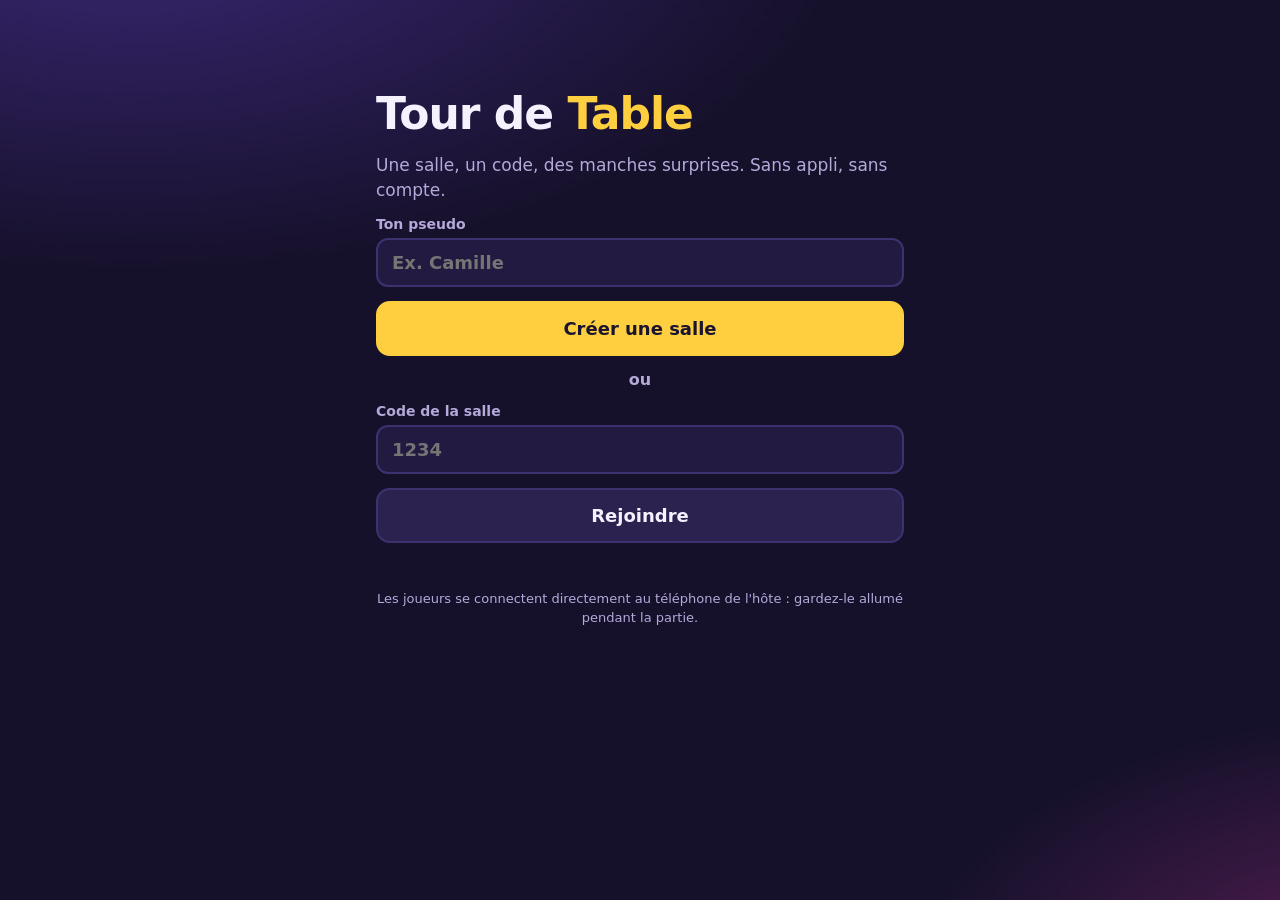
==== index.html @ aecd0934 "Prototype Tour de Table : salles à code PIN, 5 manches, déploiement GitHub Pages Co-Authored-By: Cla" ====
<!DOCTYPE html>
<html lang="fr">
<head>
  <meta charset="utf-8">
  <meta name="viewport" content="width=device-width, initial-scale=1, viewport-fit=cover">
  <meta name="theme-color" content="#16112b">
  <title>Tour de Table · jeu d'ambiance</title>
  <meta name="description" content="Jeu d'ambiance entre amis : une salle, un code, des manches surprises. Sans appli, sans compte.">
  <link rel="icon" href="data:image/svg+xml,<svg xmlns='http://www.w3.org/2000/svg' viewBox='0 0 100 100'><text y='.9em' font-size='90'>🎲</text></svg>">
  <link rel="stylesheet" href="style.css">
</head>
<body>
  <main id="app" aria-live="polite"></main>
  <noscript>Ce jeu a besoin de JavaScript.</noscript>
  <script src="vendor/peerjs.min.js"></script>
  <script src="vendor/qrcode.js"></script>
  <script src="data.js"></script>
  <script src="app.js"></script>
</body>
</html>
---- style.css ----
:root {
  --bg: #16112b;
  --bg2: #221a40;
  --card: #2b2250;
  --line: #3d3270;
  --txt: #f5f1ff;
  --mute: #b4a9d9;
  --acc: #ffcf3f;
  --acc-txt: #1b1430;
  --ok: #3ddc97;
  --ko: #ff6b6b;
  --pink: #ff7ac6;
  --r: 16px;
  font-family: ui-rounded, "SF Pro Rounded", system-ui, -apple-system, "Segoe UI", Roboto, sans-serif;
}
* { box-sizing: border-box; }
html, body { margin: 0; min-height: 100%; }
body {
  background: radial-gradient(1200px 600px at 10% -10%, #3a2775 0%, transparent 60%),
              radial-gradient(900px 500px at 110% 110%, #5a1f55 0%, transparent 55%), var(--bg);
  background-attachment: fixed;
  color: var(--txt);
  -webkit-tap-highlight-color: transparent;
}
#app {
  max-width: 560px; margin: 0 auto;
  padding: max(16px, env(safe-area-inset-top)) 16px max(24px, env(safe-area-inset-bottom));
  display: flex; flex-direction: column; gap: 14px; min-height: 100dvh;
}
h1, h2, h3 { margin: 0; line-height: 1.15; }
p { margin: 0; line-height: 1.45; }
a { color: var(--acc); }
.brand { font-size: 44px; font-weight: 900; letter-spacing: -1px; margin-top: 8vh; }
.brand span { color: var(--acc); }
.tag { color: var(--mute); font-size: 17px; }
.mute { color: var(--mute); }
.small { font-size: 13px; }
.center { text-align: center; }
.row { display: flex; gap: 10px; align-items: center; }
.row > * { flex: 1; }
.card { background: var(--card); border: 1px solid var(--line); border-radius: var(--r); padding: 16px; display: flex; flex-direction: column; gap: 12px; }
label { display: flex; flex-direction: column; gap: 6px; font-weight: 700; font-size: 14px; color: var(--mute); }
input, textarea, select {
  font: inherit; font-size: 18px; color: var(--txt); background: var(--bg2);
  border: 2px solid var(--line); border-radius: 12px; padding: 12px 14px; width: 100%;
}
input:focus, textarea:focus, select:focus { outline: none; border-color: var(--acc); }
textarea { resize: none; min-height: 90px; }
button {
  font: inherit; font-weight: 800; font-size: 18px; border: 0; border-radius: 14px; padding: 15px 18px;
  background: var(--card); color: var(--txt); border: 2px solid var(--line); cursor: pointer; width: 100%;
  transition: transform .08s ease;
}
button:active { transform: scale(.97); }
button.primary { background: var(--acc); color: var(--acc-txt); border-color: var(--acc); }
button.ghost { background: transparent; }
button.small { font-size: 14px; padding: 9px 12px; width: auto; }
button:disabled { opacity: .45; cursor: not-allowed; }
.or { text-align: center; color: var(--mute); font-weight: 700; }
.err { color: var(--ko); font-weight: 700; min-height: 1.2em; }
.pin { font-size: 64px; font-weight: 900; letter-spacing: 10px; text-align: center; color: var(--acc); line-height: 1; }
.qr { display: flex; justify-content: center; }
.qr svg { background: #fff; border-radius: 12px; width: 150px; height: 150px; }
.players { display: flex; flex-wrap: wrap; gap: 8px; }
.chip { background: var(--bg2); border: 1px solid var(--line); border-radius: 999px; padding: 7px 12px; font-weight: 700; font-size: 15px; }
.chip.off { opacity: .4; text-decoration: line-through; }
.chip.done { border-color: var(--ok); }
.chip .ph { color: var(--mute); font-weight: 600; font-size: 12px; margin-left: 4px; }
.cats { display: grid; grid-template-columns: 1fr 1fr; gap: 8px; }
.cats label { flex-direction: row; align-items: center; gap: 8px; color: var(--txt); font-weight: 600; background: var(--bg2); padding: 10px; border-radius: 12px; border: 1px solid var(--line); }
.cats input { width: 20px; height: 20px; accent-color: var(--acc); }
.top { display: flex; justify-content: space-between; align-items: center; color: var(--mute); font-weight: 800; font-size: 14px; text-transform: uppercase; letter-spacing: .5px; }
.bar { height: 8px; background: var(--bg2); border-radius: 99px; overflow: hidden; }
.bar > i { display: block; height: 100%; width: 100%; background: linear-gradient(90deg, var(--pink), var(--acc)); transform-origin: left; }
.prompt { font-size: 22px; font-weight: 800; }
.photo { width: 100%; max-height: 46vh; object-fit: contain; border-radius: var(--r); background: #0d0a1c; display: block; }
.emojis { font-size: 64px; text-align: center; padding: 18px 0; letter-spacing: 6px; }
.quote { font-size: 24px; font-weight: 800; background: var(--bg2); border-left: 6px solid var(--pink); padding: 16px; border-radius: 12px; }
.choices { display: grid; gap: 10px; }
.choices button { text-align: left; font-size: 17px; }
.choices button.sel { background: var(--acc); color: var(--acc-txt); border-color: var(--acc); }
.wait { text-align: center; padding: 18px; background: var(--bg2); border-radius: var(--r); font-weight: 700; }
.answer { font-size: 30px; font-weight: 900; color: var(--ok); text-align: center; }
.results { display: flex; flex-direction: column; gap: 6px; }
.res { display: flex; justify-content: space-between; gap: 10px; background: var(--bg2); padding: 10px 12px; border-radius: 12px; }
.res b { white-space: nowrap; }
.res .pts { color: var(--ok); font-weight: 900; }
.res .pts.zero { color: var(--mute); }
.scores { display: flex; flex-direction: column; gap: 6px; }
.score { display: flex; justify-content: space-between; font-weight: 800; padding: 6px 4px; border-bottom: 1px solid var(--line); }
.score.me { color: var(--acc); }
.podium { display: flex; align-items: flex-end; justify-content: center; gap: 8px; margin-top: 10px; }
.podium div { background: var(--card); border: 1px solid var(--line); border-radius: 12px 12px 0 0; width: 31%; text-align: center; padding: 10px 6px; font-weight: 800; overflow-wrap: anywhere; }
.podium .p1 { height: 170px; background: linear-gradient(var(--acc), #e0a800); color: var(--acc-txt); }
.podium .p2 { height: 130px; }
.podium .p3 { height: 100px; }
.podium span { display: block; font-size: 30px; }
.thumbs { display: flex; gap: 6px; overflow-x: auto; }
.thumbs img { width: 56px; height: 56px; object-fit: cover; border-radius: 8px; flex: none; }
.credit { font-size: 12px; color: var(--mute); text-align: center; }
.spinner { width: 42px; height: 42px; border: 5px solid var(--line); border-top-color: var(--acc); border-radius: 50%; animation: spin 1s linear infinite; margin: 30vh auto 10px; }
@keyframes spin { to { transform: rotate(360deg); } }
.toast { position: fixed; left: 50%; bottom: 24px; transform: translateX(-50%); background: var(--acc); color: var(--acc-txt); padding: 10px 16px; border-radius: 999px; font-weight: 800; z-index: 9; }
.banner { background: #4a2030; border: 1px solid var(--ko); color: #ffd6d6; padding: 10px 12px; border-radius: 12px; font-weight: 700; font-size: 14px; }
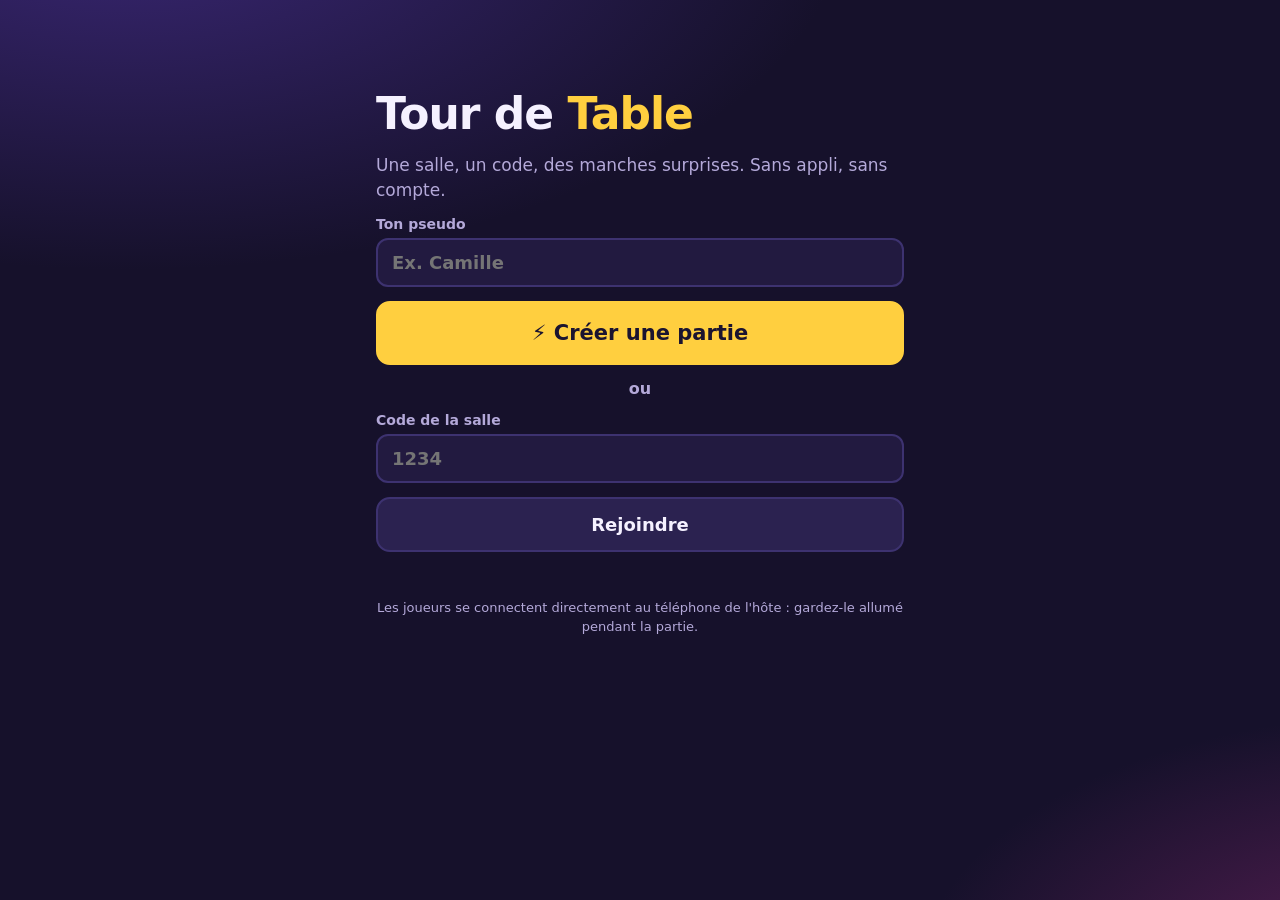
==== commit 3e69c019: "Partage : carte de fin au format story, trophées, aperçu WhatsApp, partie rapide - écran de fin avec" ====
--- a/index.html
+++ b/index.html
@@ -6,7 +6,21 @@
   <meta name="theme-color" content="#16112b">
   <title>Tour de Table · jeu d'ambiance</title>
   <meta name="description" content="Jeu d'ambiance entre amis : une salle, un code, des manches surprises. Sans appli, sans compte.">
-  <link rel="icon" href="data:image/svg+xml,<svg xmlns='http://www.w3.org/2000/svg' viewBox='0 0 100 100'><text y='.9em' font-size='90'>🎲</text></svg>">
+  <link rel="icon" type="image/png" href="icon-192.png">
+  <link rel="apple-touch-icon" href="apple-touch-icon.png">
+  <link rel="manifest" href="manifest.webmanifest">
+  <meta name="apple-mobile-web-app-capable" content="yes">
+  <meta name="apple-mobile-web-app-title" content="Tour de Table">
+  <!-- Aperçu du lien dans WhatsApp, Messenger, SMS… -->
+  <meta property="og:type" content="website">
+  <meta property="og:site_name" content="Tour de Table">
+  <meta property="og:title" content="🎲 Rejoins la partie de Tour de Table !">
+  <meta property="og:description" content="Le jeu de soirée entre amis : un code, tous les téléphones, rien à installer.">
+  <meta property="og:image" content="https://baptistecolleter-star.github.io/tour-de-table/og.jpg">
+  <meta property="og:image:width" content="1200">
+  <meta property="og:image:height" content="630">
+  <meta property="og:url" content="https://baptistecolleter-star.github.io/tour-de-table/">
+  <meta name="twitter:card" content="summary_large_image">
   <link rel="stylesheet" href="style.css">
 </head>
 <body>
@@ -15,6 +29,10 @@
   <script src="vendor/peerjs.min.js"></script>
   <script src="vendor/qrcode.js"></script>
   <script src="data.js"></script>
+  <script src="questions.js"></script>
+  <script src="packs.js"></script>
+  <script src="config.js"></script>
   <script src="app.js"></script>
+  <script>if ('serviceWorker' in navigator) navigator.serviceWorker.register('sw.js').catch(() => {});</script>
 </body>
 </html>
--- a/style.css
+++ b/style.css
@@ -102,3 +102,37 @@
 @keyframes spin { to { transform: rotate(360deg); } }
 .toast { position: fixed; left: 50%; bottom: 24px; transform: translateX(-50%); background: var(--acc); color: var(--acc-txt); padding: 10px 16px; border-radius: 999px; font-weight: 800; z-index: 9; }
 .banner { background: #4a2030; border: 1px solid var(--ko); color: #ffd6d6; padding: 10px 12px; border-radius: 12px; font-weight: 700; font-size: 14px; }
+.choices.scale { grid-template-columns: repeat(5, minmax(0, 1fr)); }
+.choices.scale button { text-align: center; padding: 14px 0; font-size: 20px; }
+.choices.duo button { text-align: center; font-size: 19px; padding: 22px 14px; }
+.amb { display: grid; gap: 8px; }
+.amb button { text-align: left; display: flex; flex-direction: column; gap: 2px; font-size: 16px; }
+.amb button span { font-weight: 500; font-size: 13px; color: var(--mute); }
+.amb button.sel { border-color: var(--acc); background: #3a2f12; }
+.pack { display: flex; flex-wrap: wrap; justify-content: space-between; align-items: center; gap: 8px 10px; padding: 8px 0; border-bottom: 1px solid var(--line); }
+.pack:last-child { border-bottom: 0; }
+.pack > div:first-child { flex: 1 1 220px; }
+.packact { display: flex; align-items: center; gap: 10px; flex-wrap: wrap; }
+.pack .ok { color: var(--ok); font-weight: 800; white-space: nowrap; }
+.modal { position: fixed; inset: 0; background: rgba(8, 5, 20, .78); display: flex; align-items: flex-end; justify-content: center; z-index: 20; padding: 12px; }
+.sheet { background: var(--card); border: 1px solid var(--line); border-radius: 20px; padding: 18px; width: 100%; max-width: 520px; max-height: 90dvh; overflow: auto; display: flex; flex-direction: column; gap: 12px; }
+.adbox { aspect-ratio: 16 / 9; background: repeating-linear-gradient(45deg, #241c45, #241c45 12px, #2b2250 12px, #2b2250 24px); border-radius: 12px; display: flex; flex-direction: column; align-items: center; justify-content: center; gap: 6px; text-align: center; padding: 12px; }
+.adbox span { color: var(--mute); font-size: 13px; }
+.pubpause { display: flex; flex-direction: column; gap: 14px; min-height: 80dvh; justify-content: center; }
+.adbox.big { aspect-ratio: 9 / 12; max-height: 60dvh; }
+.dot { display: inline-block; width: 9px; height: 9px; border-radius: 50%; margin-right: 6px; vertical-align: middle; background: var(--mute); }
+.dot.ok { background: var(--ok); }
+.dot.faible { background: #ffad3f; }
+.dot.hote { background: var(--acc); }
+.dot.perdu { background: #6b6290; }
+button.big { font-size: 21px; padding: 18px; }
+.rule { font-size: 13px; color: var(--mute); margin-top: -4px; }
+details.fold { padding: 0; gap: 0; }
+details.fold > summary { list-style: none; cursor: pointer; padding: 14px 16px; display: flex; justify-content: space-between; align-items: center; }
+details.fold > summary::-webkit-details-marker { display: none; }
+details.fold > summary::after { content: '▾'; color: var(--mute); font-size: 18px; transition: transform .2s; }
+details.fold[open] > summary::after { transform: rotate(180deg); }
+details.fold[open] { padding-bottom: 16px; }
+details.fold > :not(summary) { margin: 0 16px 10px; }
+.award { display: flex; gap: 12px; align-items: center; padding: 6px 0; }
+.award > span { font-size: 30px; }
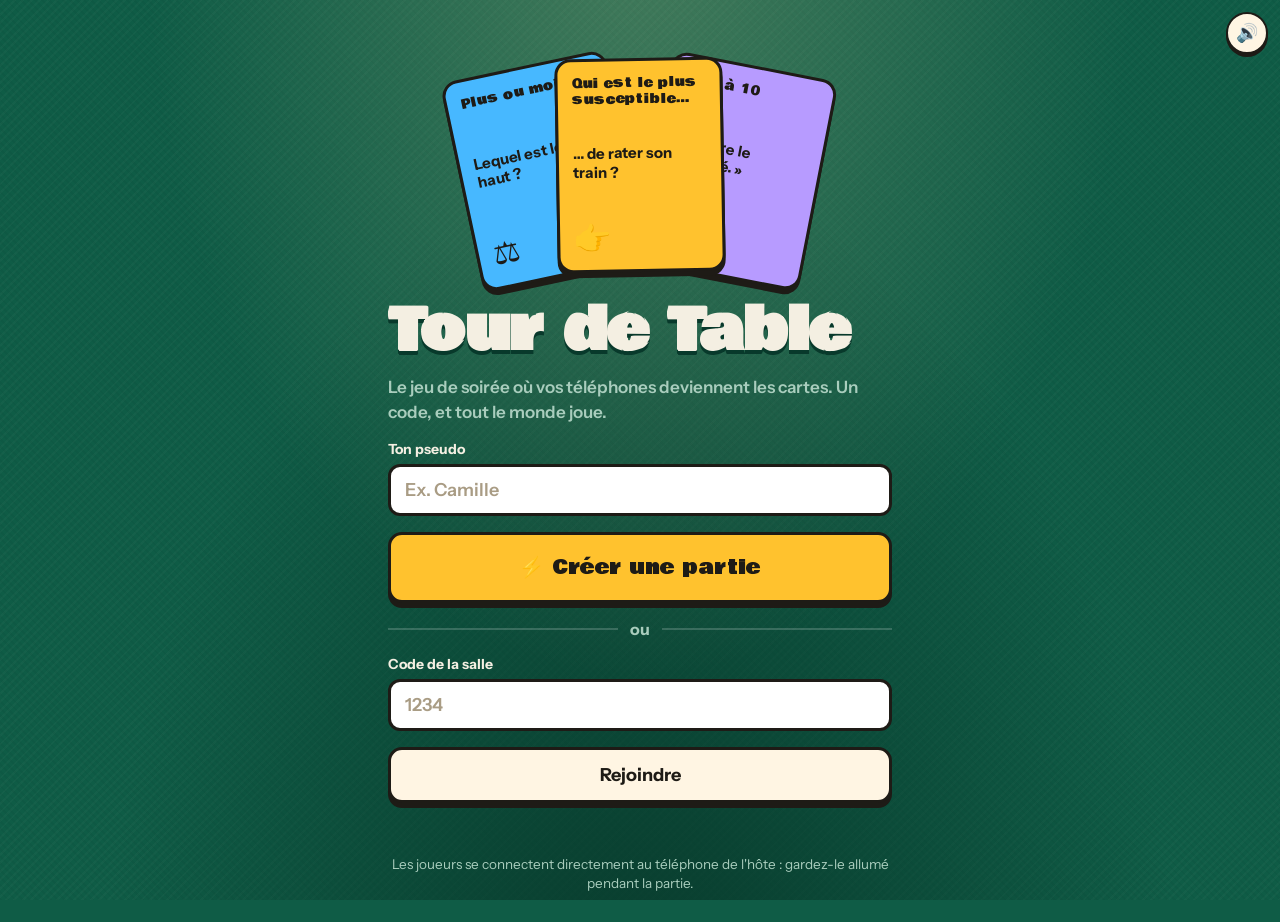
==== commit 3502e7ed: "Nouveau design « tapis de jeu » : feutre vert, cartes papier, code en dés - polices auto-hébergées (" ====
--- a/index.html
+++ b/index.html
@@ -3,7 +3,7 @@
 <head>
   <meta charset="utf-8">
   <meta name="viewport" content="width=device-width, initial-scale=1, viewport-fit=cover">
-  <meta name="theme-color" content="#16112b">
+  <meta name="theme-color" content="#0f5c46">
   <title>Tour de Table · jeu d'ambiance</title>
   <meta name="description" content="Jeu d'ambiance entre amis : une salle, un code, des manches surprises. Sans appli, sans compte.">
   <link rel="icon" type="image/png" href="icon-192.png">
@@ -21,6 +21,7 @@
   <meta property="og:image:height" content="630">
   <meta property="og:url" content="https://baptistecolleter-star.github.io/tour-de-table/">
   <meta name="twitter:card" content="summary_large_image">
+  <link rel="preload" href="fonts/bowlby-one-latin-400-normal.woff2" as="font" type="font/woff2" crossorigin>
   <link rel="stylesheet" href="style.css">
 </head>
 <body>
--- a/style.css
+++ b/style.css
@@ -1,138 +1,254 @@
+/* Tour de Table : identité « tapis de jeu »
+   Fond : feutre vert de table de jeu. Panneaux et questions : cartes en papier crème,
+   contour encre et ombre franche (comme des pièces de jeu de société).
+   Titres : Bowlby One (boîte de jeu). Texte : Instrument Sans. */
+
+@font-face { font-family: 'Bowlby One'; src: url(fonts/bowlby-one-latin-400-normal.woff2) format('woff2'); font-weight: 400; font-display: swap; }
+@font-face { font-family: 'Instrument Sans'; src: url(fonts/instrument-sans-latin-400-normal.woff2) format('woff2'); font-weight: 400; font-display: swap; }
+@font-face { font-family: 'Instrument Sans'; src: url(fonts/instrument-sans-latin-600-normal.woff2) format('woff2'); font-weight: 600; font-display: swap; }
+@font-face { font-family: 'Instrument Sans'; src: url(fonts/instrument-sans-latin-700-normal.woff2) format('woff2'); font-weight: 700; font-display: swap; }
+
 :root {
-  --bg: #16112b;
-  --bg2: #221a40;
-  --card: #2b2250;
-  --line: #3d3270;
-  --txt: #f5f1ff;
-  --mute: #b4a9d9;
-  --acc: #ffcf3f;
-  --acc-txt: #1b1430;
-  --ok: #3ddc97;
-  --ko: #ff6b6b;
-  --pink: #ff7ac6;
-  --r: 16px;
-  font-family: ui-rounded, "SF Pro Rounded", system-ui, -apple-system, "Segoe UI", Roboto, sans-serif;
-}
-* { box-sizing: border-box; }
+  --felt: #0f5c46;
+  --felt-deep: #08392b;
+  --paper: #fff5e3;
+  --paper-2: #f3e6cc;
+  --ink: #1e1b16;
+  --ink-soft: #6a5f4d;
+  --sun: #ffc22e;
+  --tomato: #ff5b3d;
+  --sky: #47b8ff;
+  --lilac: #b79bff;
+  --mint: #63e0a5;
+  --on-felt: #f4efe2;
+  --on-felt-soft: #a9cdbd;
+  --ok: #138a52;
+  --ko: #d23a22;
+  --r: 18px;
+  --shadow: 0 5px 0 var(--ink);
+  --display: 'Bowlby One', 'Arial Black', Impact, sans-serif;
+  --body: 'Instrument Sans', system-ui, -apple-system, 'Segoe UI', Roboto, sans-serif;
+  font-family: var(--body);
+}
+* { box-sizing: border-box; min-width: 0; }
 html, body { margin: 0; min-height: 100%; }
 body {
-  background: radial-gradient(1200px 600px at 10% -10%, #3a2775 0%, transparent 60%),
-              radial-gradient(900px 500px at 110% 110%, #5a1f55 0%, transparent 55%), var(--bg);
+  color: var(--on-felt);
+  background-color: var(--felt);
+  /* grain du feutre + lumière de lampe au-dessus de la table */
+  background-image:
+    radial-gradient(ellipse at 50% -10%, rgba(255, 236, 170, .22), transparent 55%),
+    radial-gradient(ellipse at 50% 120%, var(--felt-deep), transparent 60%),
+    repeating-linear-gradient(45deg, rgba(0, 0, 0, .035) 0 2px, transparent 2px 5px),
+    repeating-linear-gradient(-45deg, rgba(255, 255, 255, .025) 0 2px, transparent 2px 6px);
   background-attachment: fixed;
-  color: var(--txt);
   -webkit-tap-highlight-color: transparent;
 }
 #app {
-  max-width: 560px; margin: 0 auto;
-  padding: max(16px, env(safe-area-inset-top)) 16px max(24px, env(safe-area-inset-bottom));
-  display: flex; flex-direction: column; gap: 14px; min-height: 100dvh;
-}
-h1, h2, h3 { margin: 0; line-height: 1.15; }
+  max-width: 540px; margin: 0 auto;
+  padding: max(18px, env(safe-area-inset-top)) 18px max(28px, env(safe-area-inset-bottom));
+  display: flex; flex-direction: column; gap: 16px; min-height: 100dvh;
+}
+h1, h2, h3 { margin: 0; line-height: 1.1; }
+h3 { font-family: var(--display); font-weight: 400; font-size: 19px; letter-spacing: .2px; }
 p { margin: 0; line-height: 1.45; }
-a { color: var(--acc); }
-.brand { font-size: 44px; font-weight: 900; letter-spacing: -1px; margin-top: 8vh; }
-.brand span { color: var(--acc); }
-.tag { color: var(--mute); font-size: 17px; }
-.mute { color: var(--mute); }
-.small { font-size: 13px; }
+a { color: inherit; text-decoration-thickness: 2px; text-underline-offset: 3px; }
+.mute { color: var(--on-felt-soft); }
+.small { font-size: 13.5px; }
 .center { text-align: center; }
 .row { display: flex; gap: 10px; align-items: center; }
 .row > * { flex: 1; }
-.card { background: var(--card); border: 1px solid var(--line); border-radius: var(--r); padding: 16px; display: flex; flex-direction: column; gap: 12px; }
-label { display: flex; flex-direction: column; gap: 6px; font-weight: 700; font-size: 14px; color: var(--mute); }
+.ok { color: var(--mint); font-weight: 700; }
+:focus-visible { outline: 3px solid var(--sun); outline-offset: 3px; }
+
+/* ---------- Panneaux papier ---------- */
+.card, .sheet, .wait {
+  background: var(--paper); color: var(--ink);
+  border: 3px solid var(--ink); border-radius: var(--r);
+  box-shadow: var(--shadow);
+  padding: 16px; display: flex; flex-direction: column; gap: 12px;
+}
+.card .mute, .sheet .mute, .wait .mute, .qcard .mute { color: var(--ink-soft); }
+.card .ok, .sheet .ok, .wait .ok { color: var(--ok); }
+.wait { text-align: center; font-weight: 700; align-items: center; }
+
+label { display: flex; flex-direction: column; gap: 6px; font-weight: 700; font-size: 14px; }
 input, textarea, select {
-  font: inherit; font-size: 18px; color: var(--txt); background: var(--bg2);
-  border: 2px solid var(--line); border-radius: 12px; padding: 12px 14px; width: 100%;
-}
-input:focus, textarea:focus, select:focus { outline: none; border-color: var(--acc); }
+  font: inherit; font-size: 18px; font-weight: 600; color: var(--ink); background: #fff;
+  border: 3px solid var(--ink); border-radius: 12px; padding: 12px 14px; width: 100%;
+}
+input::placeholder, textarea::placeholder { color: #a99c84; }
+input:focus, textarea:focus, select:focus { outline: none; box-shadow: 0 0 0 4px var(--sun); }
 textarea { resize: none; min-height: 90px; }
+
+/* ---------- Boutons : jetons épais qu'on enfonce ---------- */
 button {
-  font: inherit; font-weight: 800; font-size: 18px; border: 0; border-radius: 14px; padding: 15px 18px;
-  background: var(--card); color: var(--txt); border: 2px solid var(--line); cursor: pointer; width: 100%;
-  transition: transform .08s ease;
-}
-button:active { transform: scale(.97); }
-button.primary { background: var(--acc); color: var(--acc-txt); border-color: var(--acc); }
-button.ghost { background: transparent; }
-button.small { font-size: 14px; padding: 9px 12px; width: auto; }
-button:disabled { opacity: .45; cursor: not-allowed; }
-.or { text-align: center; color: var(--mute); font-weight: 700; }
-.err { color: var(--ko); font-weight: 700; min-height: 1.2em; }
-.pin { font-size: 64px; font-weight: 900; letter-spacing: 10px; text-align: center; color: var(--acc); line-height: 1; }
+  font: inherit; font-weight: 700; font-size: 18px; color: var(--ink);
+  background: var(--paper); border: 3px solid var(--ink); border-radius: 14px;
+  padding: 14px 18px; width: 100%; cursor: pointer;
+  box-shadow: var(--shadow); transition: transform .06s, box-shadow .06s;
+}
+button:active:not(:disabled) { transform: translateY(4px); box-shadow: 0 1px 0 var(--ink); }
+button.primary { background: var(--sun); font-family: var(--display); font-weight: 400; letter-spacing: .3px; }
+button.big { font-size: 20px; padding: 17px 14px; }
+button.ghost { background: transparent; color: var(--on-felt); border-color: var(--on-felt); box-shadow: none; }
+.card button.ghost, .sheet button.ghost { color: var(--ink); border-color: var(--ink); }
+button.small { font-size: 14px; padding: 9px 13px; width: auto; border-width: 2px; box-shadow: 0 3px 0 var(--ink); }
+button.ghost.small { box-shadow: none; }
+button:disabled { opacity: .5; cursor: not-allowed; }
+
+/* ---------- Accueil ---------- */
+.home-hero { position: relative; height: 230px; margin: 4vh 0 4px; }
+.hcard {
+  position: absolute; left: 50%; top: 10px; width: 168px; height: 214px; margin-left: -84px;
+  background: var(--paper); color: var(--ink); border: 3px solid var(--ink); border-radius: 16px; box-shadow: var(--shadow);
+  padding: 14px; display: flex; flex-direction: column; justify-content: space-between; font-weight: 700; font-size: 15px; line-height: 1.25;
+}
+.hcard b { font-family: var(--display); font-weight: 400; font-size: 13px; }
+.hcard i { font-style: normal; font-size: 30px; }
+.hcard:nth-child(1) { transform: translateX(-96px) rotate(-12deg); background: var(--sky); }
+.hcard:nth-child(2) { transform: translateX(96px) rotate(11deg); background: var(--lilac); }
+.hcard:nth-child(3) { transform: translateY(-6px) rotate(-1deg); z-index: 2; background: var(--sun); }
+.logo { font-family: var(--display); font-size: clamp(40px, 12vw, 58px); line-height: .95; color: var(--on-felt); text-shadow: 0 4px 0 var(--felt-deep); }
+.tag { color: var(--on-felt-soft); font-size: 17px; font-weight: 600; }
+.or { text-align: center; color: var(--on-felt-soft); font-weight: 700; display: flex; align-items: center; gap: 12px; }
+.or::before, .or::after { content: ''; flex: 1; height: 2px; background: rgba(255, 255, 255, .18); }
+.err { color: #ffd2c8; font-weight: 700; min-height: 1.2em; }
+#app > label { color: var(--on-felt); }
+.brand { font-family: var(--display); font-size: clamp(34px, 10vw, 46px); color: var(--on-felt); text-shadow: 0 4px 0 var(--felt-deep); }
+
+/* ---------- Salle : le code en dés ---------- */
+.top { display: flex; justify-content: space-between; align-items: center; gap: 10px; padding-right: 48px; color: var(--on-felt-soft); font-weight: 700; font-size: 14px; }
+.pin { display: flex; justify-content: center; gap: 12px; margin: 2px 0 6px; }
+.pin span {
+  width: 64px; height: 72px; display: grid; place-items: center;
+  font-family: var(--display); font-size: 44px; color: var(--ink);
+  background: var(--paper); border: 3px solid var(--ink); border-radius: 16px; box-shadow: var(--shadow);
+}
+.pin span:nth-child(odd) { transform: rotate(-4deg); }
+.pin span:nth-child(even) { transform: rotate(3deg); background: var(--sun); }
 .qr { display: flex; justify-content: center; }
-.qr svg { background: #fff; border-radius: 12px; width: 150px; height: 150px; }
+.qr svg { background: #fff; border: 3px solid var(--ink); border-radius: 12px; width: 150px; height: 150px; }
+
+/* Joueurs : jetons de couleur */
 .players { display: flex; flex-wrap: wrap; gap: 8px; }
-.chip { background: var(--bg2); border: 1px solid var(--line); border-radius: 999px; padding: 7px 12px; font-weight: 700; font-size: 15px; }
-.chip.off { opacity: .4; text-decoration: line-through; }
-.chip.done { border-color: var(--ok); }
-.chip .ph { color: var(--mute); font-weight: 600; font-size: 12px; margin-left: 4px; }
+.chip {
+  display: inline-flex; align-items: center; gap: 7px; padding: 5px 12px 5px 5px;
+  background: #fff; border: 2px solid var(--ink); border-radius: 999px; font-weight: 700; font-size: 15px;
+}
+.chip .tok { width: 28px; height: 28px; border-radius: 50%; display: grid; place-items: center; background: var(--c, var(--sun)); border: 2px solid var(--ink); font-family: var(--display); font-size: 13px; color: var(--ink); }
+.chip.off { opacity: .45; text-decoration: line-through; }
+.chip .ph { color: var(--ink-soft); font-weight: 600; font-size: 12px; }
+.dot { display: inline-block; width: 9px; height: 9px; border-radius: 50%; background: #b9ad97; }
+.dot.ok { background: #1fae68; }
+.dot.faible { background: #ff9d1c; }
+.dot.hote { background: var(--sun); box-shadow: 0 0 0 1.5px var(--ink); }
+.dot.perdu { background: #c7bba5; }
 .cats { display: grid; grid-template-columns: 1fr 1fr; gap: 8px; }
-.cats label { flex-direction: row; align-items: center; gap: 8px; color: var(--txt); font-weight: 600; background: var(--bg2); padding: 10px; border-radius: 12px; border: 1px solid var(--line); }
-.cats input { width: 20px; height: 20px; accent-color: var(--acc); }
-.top { display: flex; justify-content: space-between; align-items: center; color: var(--mute); font-weight: 800; font-size: 14px; text-transform: uppercase; letter-spacing: .5px; }
-.bar { height: 8px; background: var(--bg2); border-radius: 99px; overflow: hidden; }
-.bar > i { display: block; height: 100%; width: 100%; background: linear-gradient(90deg, var(--pink), var(--acc)); transform-origin: left; }
-.prompt { font-size: 22px; font-weight: 800; }
-.photo { width: 100%; max-height: 46vh; object-fit: contain; border-radius: var(--r); background: #0d0a1c; display: block; }
-.emojis { font-size: 64px; text-align: center; padding: 18px 0; letter-spacing: 6px; }
-.quote { font-size: 24px; font-weight: 800; background: var(--bg2); border-left: 6px solid var(--pink); padding: 16px; border-radius: 12px; }
-.choices { display: grid; gap: 10px; }
-.choices button { text-align: left; font-size: 17px; }
-.choices button.sel { background: var(--acc); color: var(--acc-txt); border-color: var(--acc); }
-.wait { text-align: center; padding: 18px; background: var(--bg2); border-radius: var(--r); font-weight: 700; }
-.answer { font-size: 30px; font-weight: 900; color: var(--ok); text-align: center; }
-.results { display: flex; flex-direction: column; gap: 6px; }
-.res { display: flex; justify-content: space-between; gap: 10px; background: var(--bg2); padding: 10px 12px; border-radius: 12px; }
-.res b { white-space: nowrap; }
-.res .pts { color: var(--ok); font-weight: 900; }
-.res .pts.zero { color: var(--mute); }
-.scores { display: flex; flex-direction: column; gap: 6px; }
-.score { display: flex; justify-content: space-between; font-weight: 800; padding: 6px 4px; border-bottom: 1px solid var(--line); }
-.score.me { color: var(--acc); }
-.podium { display: flex; align-items: flex-end; justify-content: center; gap: 8px; margin-top: 10px; }
-.podium div { background: var(--card); border: 1px solid var(--line); border-radius: 12px 12px 0 0; width: 31%; text-align: center; padding: 10px 6px; font-weight: 800; overflow-wrap: anywhere; }
-.podium .p1 { height: 170px; background: linear-gradient(var(--acc), #e0a800); color: var(--acc-txt); }
-.podium .p2 { height: 130px; }
-.podium .p3 { height: 100px; }
-.podium span { display: block; font-size: 30px; }
-.thumbs { display: flex; gap: 6px; overflow-x: auto; }
-.thumbs img { width: 56px; height: 56px; object-fit: cover; border-radius: 8px; flex: none; }
-.credit { font-size: 12px; color: var(--mute); text-align: center; }
-.spinner { width: 42px; height: 42px; border: 5px solid var(--line); border-top-color: var(--acc); border-radius: 50%; animation: spin 1s linear infinite; margin: 30vh auto 10px; }
-@keyframes spin { to { transform: rotate(360deg); } }
-.toast { position: fixed; left: 50%; bottom: 24px; transform: translateX(-50%); background: var(--acc); color: var(--acc-txt); padding: 10px 16px; border-radius: 999px; font-weight: 800; z-index: 9; }
-.banner { background: #4a2030; border: 1px solid var(--ko); color: #ffd6d6; padding: 10px 12px; border-radius: 12px; font-weight: 700; font-size: 14px; }
-.choices.scale { grid-template-columns: repeat(5, minmax(0, 1fr)); }
-.choices.scale button { text-align: center; padding: 14px 0; font-size: 20px; }
-.choices.duo button { text-align: center; font-size: 19px; padding: 22px 14px; }
+.cats label { flex-direction: row; align-items: center; gap: 8px; font-weight: 600; background: #fff; padding: 10px; border-radius: 12px; border: 2px solid var(--ink); }
+.cats input { width: 20px; height: 20px; accent-color: var(--tomato); }
+
+/* Ambiances */
 .amb { display: grid; gap: 8px; }
-.amb button { text-align: left; display: flex; flex-direction: column; gap: 2px; font-size: 16px; }
-.amb button span { font-weight: 500; font-size: 13px; color: var(--mute); }
-.amb button.sel { border-color: var(--acc); background: #3a2f12; }
-.pack { display: flex; flex-wrap: wrap; justify-content: space-between; align-items: center; gap: 8px 10px; padding: 8px 0; border-bottom: 1px solid var(--line); }
+.amb button { text-align: left; display: flex; flex-direction: column; gap: 2px; font-size: 16px; padding: 12px 14px; box-shadow: 0 3px 0 var(--ink); background: #fff; }
+.amb button span { font-weight: 500; font-size: 13px; color: var(--ink-soft); }
+.amb button.sel { background: var(--sun); }
+.amb.occ { grid-template-columns: 1fr 1fr; }
+.amb.occ button { font-size: 14.5px; padding: 11px 10px; }
+.pack { display: flex; flex-wrap: wrap; justify-content: space-between; align-items: center; gap: 8px 10px; padding: 10px 0; border-bottom: 2px dashed var(--paper-2); }
 .pack:last-child { border-bottom: 0; }
 .pack > div:first-child { flex: 1 1 220px; }
 .packact { display: flex; align-items: center; gap: 10px; flex-wrap: wrap; }
-.pack .ok { color: var(--ok); font-weight: 800; white-space: nowrap; }
-.modal { position: fixed; inset: 0; background: rgba(8, 5, 20, .78); display: flex; align-items: flex-end; justify-content: center; z-index: 20; padding: 12px; }
-.sheet { background: var(--card); border: 1px solid var(--line); border-radius: 20px; padding: 18px; width: 100%; max-width: 520px; max-height: 90dvh; overflow: auto; display: flex; flex-direction: column; gap: 12px; }
-.adbox { aspect-ratio: 16 / 9; background: repeating-linear-gradient(45deg, #241c45, #241c45 12px, #2b2250 12px, #2b2250 24px); border-radius: 12px; display: flex; flex-direction: column; align-items: center; justify-content: center; gap: 6px; text-align: center; padding: 12px; }
-.adbox span { color: var(--mute); font-size: 13px; }
-.pubpause { display: flex; flex-direction: column; gap: 14px; min-height: 80dvh; justify-content: center; }
-.adbox.big { aspect-ratio: 9 / 12; max-height: 60dvh; }
-.dot { display: inline-block; width: 9px; height: 9px; border-radius: 50%; margin-right: 6px; vertical-align: middle; background: var(--mute); }
-.dot.ok { background: var(--ok); }
-.dot.faible { background: #ffad3f; }
-.dot.hote { background: var(--acc); }
-.dot.perdu { background: #6b6290; }
-button.big { font-size: 21px; padding: 18px; }
-.rule { font-size: 13px; color: var(--mute); margin-top: -4px; }
 details.fold { padding: 0; gap: 0; }
 details.fold > summary { list-style: none; cursor: pointer; padding: 14px 16px; display: flex; justify-content: space-between; align-items: center; }
 details.fold > summary::-webkit-details-marker { display: none; }
-details.fold > summary::after { content: '▾'; color: var(--mute); font-size: 18px; transition: transform .2s; }
-details.fold[open] > summary::after { transform: rotate(180deg); }
+details.fold > summary::after { content: '+'; font-family: var(--display); font-size: 22px; line-height: 1; }
+details.fold[open] > summary::after { content: '–'; }
 details.fold[open] { padding-bottom: 16px; }
 details.fold > :not(summary) { margin: 0 16px 10px; }
+.thumbs { display: flex; gap: 6px; overflow-x: auto; }
+.thumbs img { width: 56px; height: 56px; object-fit: cover; border-radius: 8px; border: 2px solid var(--ink); flex: none; }
+
+/* ---------- Manche ---------- */
+.bar { height: 12px; background: var(--felt-deep); border-radius: 99px; overflow: hidden; border: 2px solid var(--ink); }
+.bar > i { display: block; height: 100%; width: 100%; background: var(--tomato); transform-origin: left; }
+.rule { font-size: 13.5px; color: var(--on-felt-soft); margin-top: -6px; }
+/* La carte question : le moment fort, elle se retourne à chaque nouvelle question */
+.qcard {
+  background: var(--paper); color: var(--ink); border: 3px solid var(--ink); border-radius: 22px;
+  box-shadow: 0 7px 0 var(--ink); padding: 20px 18px 22px; display: flex; flex-direction: column; gap: 14px;
+  position: relative; transform-origin: 50% 60%;
+  animation: deal .55s cubic-bezier(.2, .8, .25, 1.15) both;
+}
+.qcard::before, .qcard::after { content: '✦'; position: absolute; font-size: 14px; color: var(--tomato); }
+.qcard::before { top: 10px; left: 12px; }
+.qcard::after { bottom: 10px; right: 12px; transform: rotate(180deg); }
+@keyframes deal { from { opacity: 0; transform: perspective(900px) rotateY(-80deg) translateY(10px); } to { opacity: 1; transform: none; } }
+.prompt { font-family: var(--display); font-weight: 400; font-size: clamp(21px, 6vw, 27px); line-height: 1.18; padding: 0 6px; }
+.photo { width: 100%; max-height: 44vh; object-fit: contain; border-radius: 14px; background: var(--ink); display: block; }
+.quote { font-size: 22px; font-weight: 700; background: #fff; border: 2px solid var(--ink); border-left: 8px solid var(--tomato); padding: 14px 16px; border-radius: 12px; }
+.choices { display: grid; gap: 10px; }
+.choices button { text-align: left; font-size: 17px; background: #fff; }
+.choices button.sel { background: var(--tomato); color: #fff; }
+.choices.scale { grid-template-columns: repeat(5, minmax(0, 1fr)); }
+.choices.scale button { text-align: center; padding: 14px 0; font-family: var(--display); font-size: 20px; }
+.choices.duo button { text-align: center; font-size: 19px; padding: 22px 14px; }
+.choices.duo button:first-child { background: var(--sky); }
+.choices.duo button:last-child { background: var(--lilac); }
+.choices.duo button.sel { background: var(--tomato); }
+
+/* ---------- Révélation ---------- */
+.answer { font-family: var(--display); font-size: clamp(30px, 9vw, 44px); color: var(--sun); text-align: center; text-shadow: 0 4px 0 var(--ink); line-height: 1.05; }
+.results { display: flex; flex-direction: column; gap: 7px; }
+.res { display: flex; justify-content: space-between; gap: 10px; background: var(--paper); color: var(--ink); padding: 10px 12px; border-radius: 12px; border: 2px solid var(--ink); }
+.res .mute { color: var(--ink-soft); }
+.res b { white-space: nowrap; }
+.res .pts { color: var(--ok); font-weight: 800; font-family: var(--display); }
+.res .pts.zero { color: #b2a58e; }
+.res.mine { background: var(--sun); }
+.tally { display: flex; flex-direction: column; gap: 8px; }
+.trow { display: grid; grid-template-columns: minmax(0, 7em) minmax(0, 1fr) 2em; gap: 8px; align-items: center; font-weight: 700; }
+.trow span { overflow: hidden; text-overflow: ellipsis; white-space: nowrap; }
+.trow b { font-family: var(--display); font-weight: 400; }
+.tbar { height: 16px; background: var(--felt-deep); border-radius: 99px; overflow: hidden; border: 2px solid var(--ink); }
+.tbar i { display: block; height: 100%; background: var(--sun); animation: grow .8s ease both; }
+.scores { display: flex; flex-direction: column; }
+.score { display: flex; justify-content: space-between; font-weight: 700; padding: 8px 2px; border-bottom: 2px dashed var(--paper-2); }
+.score:last-child { border-bottom: 0; }
+.score.me { color: var(--tomato); }
+.credit { font-size: 12px; color: var(--on-felt-soft); text-align: center; }
+button.joker { background: var(--lilac); display: flex; flex-direction: column; align-items: center; gap: 2px; }
+button.joker small { font-weight: 600; color: var(--ink-soft); font-size: 13px; }
+
+/* ---------- Fin ---------- */
+.podium { display: flex; align-items: flex-end; justify-content: center; gap: 8px; margin-top: 8px; }
+.podium div { color: var(--ink); border: 3px solid var(--ink); border-radius: 14px 14px 0 0; border-bottom: 0; width: 31%; text-align: center; padding: 10px 6px; font-weight: 700; overflow-wrap: anywhere; }
+.podium span { display: block; font-size: 30px; }
+.podium .p1 { height: 180px; background: var(--sun); font-family: var(--display); font-weight: 400; }
+.podium .p2 { height: 136px; background: var(--sky); }
+.podium .p3 { height: 104px; background: var(--lilac); }
 .award { display: flex; gap: 12px; align-items: center; padding: 6px 0; }
 .award > span { font-size: 30px; }
+
+/* ---------- Divers ---------- */
+.spinner { width: 46px; height: 46px; border: 5px solid rgba(255, 255, 255, .25); border-top-color: var(--sun); border-radius: 50%; animation: spin 1s linear infinite; margin: 30vh auto 10px; }
+@keyframes spin { to { transform: rotate(360deg); } }
+.toast { position: fixed; left: 50%; bottom: 24px; transform: translateX(-50%); background: var(--ink); color: var(--paper); padding: 11px 16px; border-radius: 999px; font-weight: 700; z-index: 30; max-width: calc(100vw - 24px); text-align: center; border: 2px solid var(--sun); }
+.banner { background: #ffe1d9; color: #5a1406; border: 2px solid var(--ink); padding: 10px 12px; border-radius: 12px; font-weight: 700; font-size: 14px; }
+.modal { position: fixed; inset: 0; background: rgba(4, 28, 20, .75); display: flex; align-items: flex-end; justify-content: center; z-index: 20; padding: 12px; }
+.sheet { width: 100%; max-width: 520px; max-height: 90dvh; overflow: auto; }
+.adbox { aspect-ratio: 16 / 9; background: repeating-linear-gradient(45deg, var(--paper-2), var(--paper-2) 12px, #fff 12px, #fff 24px); border: 2px dashed var(--ink); border-radius: 12px; display: flex; flex-direction: column; align-items: center; justify-content: center; gap: 6px; text-align: center; padding: 12px; color: var(--ink); }
+.adbox span { color: var(--ink-soft); font-size: 13px; }
+.pubpause { display: flex; flex-direction: column; gap: 14px; min-height: 80dvh; justify-content: center; }
+.adbox.big { aspect-ratio: 9 / 12; max-height: 60dvh; }
+.mute-btn { position: fixed; top: max(12px, env(safe-area-inset-top)); right: 12px; width: 42px; height: 42px; padding: 0; border-radius: 50%; font-size: 18px; z-index: 15; box-shadow: 0 3px 0 var(--ink); border-width: 2px; }
+
+/* Animations des résultats */
+@keyframes popIn { from { opacity: 0; transform: translateY(8px) scale(.97); } to { opacity: 1; transform: none; } }
+@keyframes bigPop { 0% { opacity: 0; transform: scale(.4) rotate(-6deg); } 70% { opacity: 1; transform: scale(1.12) rotate(2deg); } 100% { opacity: 1; transform: none; } }
+@keyframes grow { from { width: 0; } }
+.pop { opacity: 0; animation: popIn .35s ease forwards; }
+.answer.suspense { opacity: 0; animation: bigPop .6s cubic-bezier(.2, .9, .3, 1.3) forwards; }
+@media (prefers-reduced-motion: reduce) {
+  .pop, .answer.suspense, .tbar i, .qcard { animation: none; opacity: 1; }
+}
